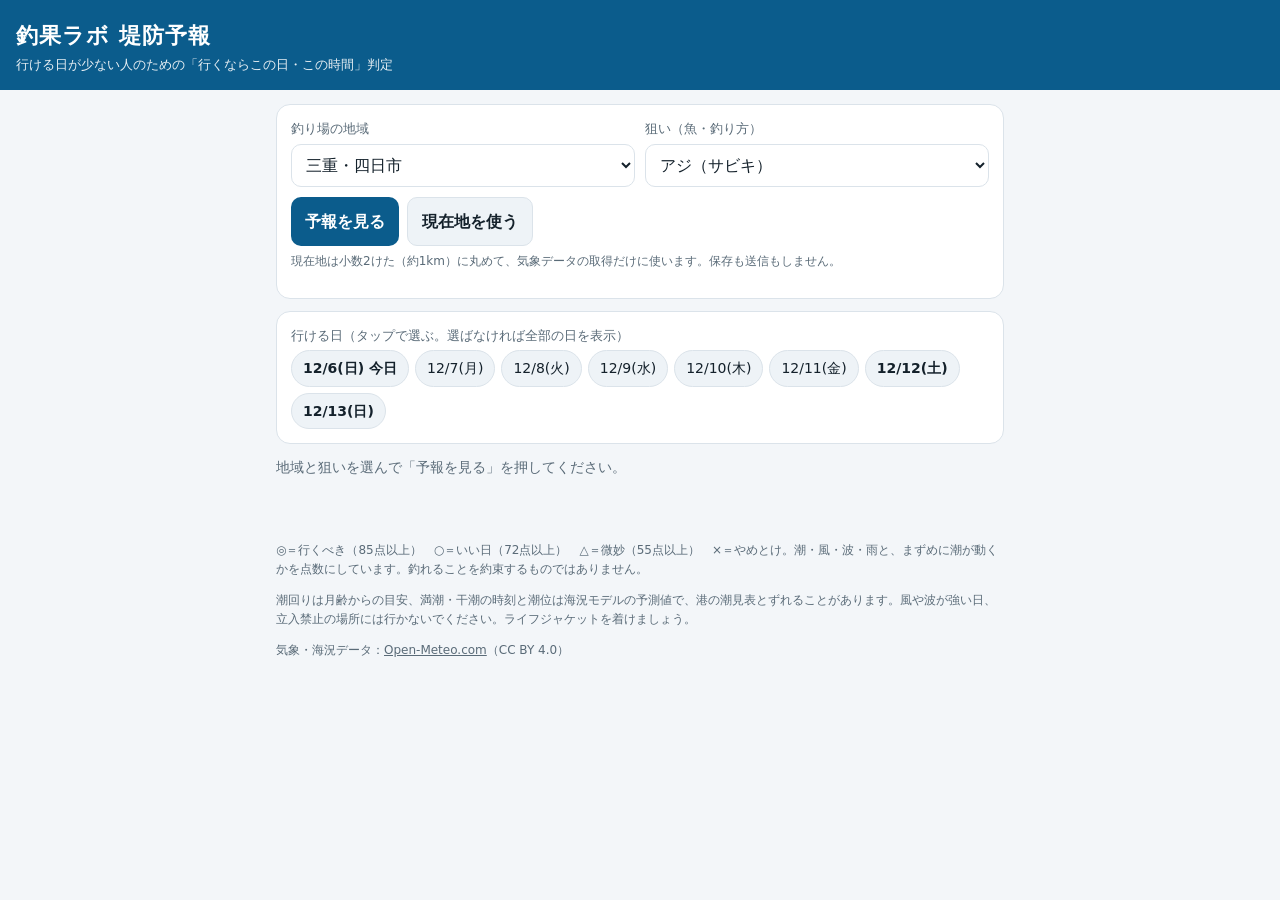
==== index.html @ ed5ebba7 "釣果ラボ 堤防予報 を公開" ====
<!doctype html>
<html lang="ja">
<head>
<meta charset="utf-8">
<meta name="viewport" content="width=device-width, initial-scale=1">
<title>釣果ラボ 堤防予報</title>
<meta name="description" content="行ける日の潮回り・満潮干潮・まずめ・風・波から、堤防釣りに行くならどの日のどの時間かを判定します。">
<style>
:root{
  --bg:#f3f6f9; --card:#ffffff; --ink:#14212b; --sub:#5a6b78; --line:#dbe3ea;
  --sea:#0b5c8c; --sea2:#e3f0f8; --good:#0f8a5f; --ok:#2f7fbf; --mid:#c78a00; --bad:#c0392b;
  --chip:#eef3f7;
}
@media (prefers-color-scheme: dark){
  :root:not([data-theme="light"]){
    --bg:#0e161d; --card:#16212b; --ink:#e6edf2; --sub:#9db0bf; --line:#2a3a48;
    --sea:#5cb3e6; --sea2:#173246; --good:#3ccf95; --ok:#6fb3ec; --mid:#e7b340; --bad:#ff6f61; --chip:#1d2b37;
  }
}
:root[data-theme="dark"]{
  --bg:#0e161d; --card:#16212b; --ink:#e6edf2; --sub:#9db0bf; --line:#2a3a48;
  --sea:#5cb3e6; --sea2:#173246; --good:#3ccf95; --ok:#6fb3ec; --mid:#e7b340; --bad:#ff6f61; --chip:#1d2b37;
}
*{box-sizing:border-box}
body{margin:0;background:var(--bg);color:var(--ink);font-family:"Hiragino Sans","Yu Gothic UI","Meiryo",system-ui,sans-serif;line-height:1.6}
header{background:var(--sea);color:#fff;padding:18px 16px 14px}
@media (prefers-color-scheme: dark){:root:not([data-theme="light"]) header{background:#0b3a57}}
header h1{margin:0;font-size:22px;letter-spacing:.05em}
header p{margin:2px 0 0;font-size:13px;opacity:.9}
main{max-width:760px;margin:0 auto;padding:14px 16px 40px}
.card{background:var(--card);border:1px solid var(--line);border-radius:14px;padding:14px;margin-bottom:12px}
label{display:block;font-size:13px;color:var(--sub);margin:0 0 4px}
select,input,button{font:inherit}
select,input[type=number]{width:100%;padding:10px;border:1px solid var(--line);border-radius:10px;background:var(--card);color:var(--ink)}
.row{display:grid;grid-template-columns:1fr 1fr;gap:10px}
@media (max-width:520px){.row{grid-template-columns:1fr}}
.btn{border:0;border-radius:10px;padding:11px 14px;background:var(--sea);color:#fff;font-weight:700;cursor:pointer}
.btn.sub{background:var(--chip);color:var(--ink);border:1px solid var(--line);font-weight:600}
.btns{display:flex;gap:8px;flex-wrap:wrap;margin-top:10px}
.chips{display:flex;flex-wrap:wrap;gap:6px}
.chip{border:1px solid var(--line);background:var(--chip);color:var(--ink);border-radius:999px;padding:6px 11px;font-size:14px;cursor:pointer;user-select:none}
.chip.on{background:var(--sea);color:#fff;border-color:var(--sea)}
.chip.we{font-weight:700}
.hint{font-size:12px;color:var(--sub);margin-top:6px}
#status{font-size:14px;color:var(--sub);margin:6px 0 10px}
.day{display:grid;grid-template-columns:64px 1fr;gap:12px;align-items:start}
.mark{width:64px;height:64px;border-radius:14px;display:flex;flex-direction:column;align-items:center;justify-content:center;color:#fff;font-weight:800}
.mark b{font-size:28px;line-height:1}
.mark span{font-size:11px;font-weight:600;margin-top:3px}
.m-s{background:var(--good)} .m-a{background:var(--ok)} .m-b{background:var(--mid)} .m-c{background:var(--bad)}
.dhead{display:flex;flex-wrap:wrap;align-items:baseline;gap:6px 10px}
.dhead h3{margin:0;font-size:18px}
.sat{color:#2f6fd0} .sun{color:var(--bad)}
.tag{font-size:12px;padding:2px 8px;border-radius:999px;background:var(--sea2);color:var(--sea);font-weight:700}
.best{margin:6px 0 4px;font-weight:700}
.best small{font-weight:600;color:var(--sub)}
.facts{display:flex;flex-wrap:wrap;gap:4px 14px;font-size:13px;color:var(--sub)}
.facts b{color:var(--ink);font-weight:700}
.warn{margin-top:6px;font-size:13px;color:var(--bad);font-weight:700}
.why{margin-top:4px;font-size:12px;color:var(--sub)}
svg.tide{width:100%;height:58px;display:block;margin-top:8px}
.top{border:2px solid var(--good)}
textarea{width:100%;min-height:150px;padding:10px;border:1px solid var(--line);border-radius:10px;background:var(--card);color:var(--ink);font:inherit;font-size:14px}
footer{font-size:12px;color:var(--sub);max-width:760px;margin:0 auto;padding:0 16px 30px}
footer a{color:var(--sub)}
.hide{display:none}
</style>
</head>
<body>
<header>
  <h1>釣果ラボ 堤防予報</h1>
  <p>行ける日が少ない人のための「行くならこの日・この時間」判定</p>
</header>
<main>
  <section class="card">
    <div class="row">
      <div>
        <label for="spot">釣り場の地域</label>
        <select id="spot"></select>
      </div>
      <div>
        <label for="fish">狙い（魚・釣り方）</label>
        <select id="fish"></select>
      </div>
    </div>
    <div id="custom" class="row hide" style="margin-top:10px">
      <div><label for="lat">緯度</label><input id="lat" type="number" step="0.01" placeholder="34.96"></div>
      <div><label for="lon">経度</label><input id="lon" type="number" step="0.01" placeholder="136.64"></div>
    </div>
    <div class="btns">
      <button class="btn" id="go">予報を見る</button>
      <button class="btn sub" id="here">現在地を使う</button>
    </div>
    <p class="hint">現在地は小数2けた（約1km）に丸めて、気象データの取得だけに使います。保存も送信もしません。</p>
  </section>

  <section class="card">
    <label>行ける日（タップで選ぶ。選ばなければ全部の日を表示）</label>
    <div class="chips" id="days"></div>
  </section>

  <div id="status">地域と狙いを選んで「予報を見る」を押してください。</div>
  <div id="list"></div>

  <section class="card hide" id="sharebox">
    <label for="share">SNS 用の文（コピーして投稿に使えます）</label>
    <textarea id="share"></textarea>
    <div class="btns"><button class="btn" id="copy">コピー</button></div>
  </section>
</main>
<footer>
  <p>◎＝行くべき（85点以上）　○＝いい日（72点以上）　△＝微妙（55点以上）　×＝やめとけ。潮・風・波・雨と、まずめに潮が動くかを点数にしています。釣れることを約束するものではありません。</p>
  <p>潮回りは月齢からの目安、満潮・干潮の時刻と潮位は海況モデルの予測値で、港の潮見表とずれることがあります。風や波が強い日、立入禁止の場所には行かないでください。ライフジャケットを着けましょう。</p>
  <p>気象・海況データ：<a href="https://open-meteo.com/" target="_blank" rel="noopener">Open-Meteo.com</a>（CC BY 4.0）</p>
</footer>

<script>
(function(){
"use strict";

// ---------- 釣り場（港の近くの海の点） ----------
const SPOTS = [
  ["三重・四日市", 34.96, 136.64], ["三重・津", 34.71, 136.53], ["三重・鳥羽", 34.48, 136.85], ["三重・尾鷲", 34.07, 136.21],
  ["愛知・名古屋港", 35.04, 136.84], ["愛知・知多（師崎）", 34.70, 136.99], ["愛知・蒲郡", 34.81, 137.22], ["愛知・伊良湖", 34.58, 137.01],
  ["大阪・南港", 34.63, 135.41], ["大阪・泉南（りんくう）", 34.40, 135.29], ["兵庫・神戸", 34.67, 135.19], ["兵庫・明石", 34.64, 134.99],
  ["和歌山・和歌山港", 34.22, 135.14], ["和歌山・白浜", 33.68, 135.34],
  ["静岡・清水港", 35.01, 138.50], ["静岡・浜名湖（舞阪）", 34.68, 137.61],
  ["神奈川・横浜", 35.45, 139.65], ["千葉・木更津", 35.38, 139.91], ["福井・敦賀", 35.66, 136.07],
  ["緯度・経度を入れる", null, null]
];

// ---------- 狙い（時間帯ごとの向き不向きと、風・波の我慢できる強さ） ----------
// w: 朝まずめ・日中・夕まずめ・夜 の重み（0〜1）
const FISH = [
  {name:"アジ（サビキ）",           w:{am:1.0, day:0.5, pm:1.0, night:0.7}, wind:7, wave:1.2},
  {name:"青物（ショアジギング）",   w:{am:1.0, day:0.4, pm:0.8, night:0.0}, wind:8, wave:1.5},
  {name:"アオリイカ（エギング）",   w:{am:0.8, day:0.5, pm:1.0, night:0.8}, wind:6, wave:1.2},
  {name:"キス（ちょい投げ）",       w:{am:0.8, day:1.0, pm:0.6, night:0.1}, wind:6, wave:1.0},
  {name:"チヌ・メバル（夜釣り）",   w:{am:0.6, day:0.3, pm:0.9, night:1.0}, wind:7, wave:1.2},
  {name:"なんでも（家族で安全に）", w:{am:0.6, day:1.0, pm:0.7, night:0.0}, wind:5, wave:0.8}
];

const SLOTS = [["am","朝まずめ"],["day","日中"],["pm","夕まずめ"],["night","夜"]];
const WD = ["日","月","火","水","木","金","土"];
const $ = id => document.getElementById(id);

// ---------- 保存（使えない環境でも動くように） ----------
const store = {
  get(k, d){ try{ const v = localStorage.getItem("chokalab_"+k); return v===null?d:JSON.parse(v);}catch(e){return d;} },
  set(k, v){ try{ localStorage.setItem("chokalab_"+k, JSON.stringify(v)); }catch(e){} }
};

// ---------- 画面の準備 ----------
SPOTS.forEach((s,i)=>{ const o=document.createElement("option"); o.value=i; o.textContent=s[0]; $("spot").appendChild(o); });
FISH.forEach((f,i)=>{ const o=document.createElement("option"); o.value=i; o.textContent=f.name; $("fish").appendChild(o); });
$("spot").value = store.get("spot", 0);
$("fish").value = store.get("fish", 0);
$("lat").value = store.get("lat", "");
$("lon").value = store.get("lon", "");
let picked = new Set(store.get("days", []));
let hereLoc = null;
let last = null;

function toggleCustom(){ $("custom").classList.toggle("hide", SPOTS[+$("spot").value][1] !== null); }
toggleCustom();
$("spot").addEventListener("change", ()=>{ hereLoc=null; toggleCustom(); });

function ymd(d){ return d.getFullYear()+"-"+String(d.getMonth()+1).padStart(2,"0")+"-"+String(d.getDate()).padStart(2,"0"); }
function md(s){ const [y,m,d]=s.split("-").map(Number); const w=new Date(y,m-1,d).getDay(); return {txt:m+"/"+d+"("+WD[w]+")", w}; }

function drawDayChips(){
  const box=$("days"); box.innerHTML="";
  const t=new Date();
  const valid=new Set();
  for(let i=0;i<8;i++){
    const d=new Date(t.getFullYear(),t.getMonth(),t.getDate()+i);
    const k=ymd(d); valid.add(k);
    const c=document.createElement("span");
    c.className="chip"+(picked.has(k)?" on":"")+((d.getDay()===0||d.getDay()===6)?" we":"");
    c.textContent=md(k).txt+(i===0?" 今日":"");
    c.setAttribute("role","button"); c.tabIndex=0;
    const flip=()=>{ picked.has(k)?picked.delete(k):picked.add(k); store.set("days",[...picked]); drawDayChips(); if(last) render(last); };
    c.addEventListener("click",flip);
    c.addEventListener("keydown",e=>{ if(e.key==="Enter"||e.key===" "){e.preventDefault();flip();} });
    box.appendChild(c);
  }
  // 過ぎた日は外す
  let changed=false; [...picked].forEach(k=>{ if(!valid.has(k)){picked.delete(k);changed=true;} });
  if(changed) store.set("days",[...picked]);
}
drawDayChips();

// ---------- 潮回り（月齢から） ----------
const TIDE_NAME = [null,"大潮","大潮","大潮","中潮","中潮","中潮","小潮","小潮","小潮","長潮","若潮","中潮","中潮","大潮","大潮","大潮","大潮","中潮","中潮","中潮","中潮","小潮","小潮","小潮","長潮","若潮","中潮","中潮","大潮","大潮"];
const TIDE_PT = {"大潮":25,"中潮":19,"若潮":10,"小潮":7,"長潮":4};
function moonAge(dateStr){
  const [y,m,d]=dateStr.split("-").map(Number);
  const jd = Date.UTC(y,m-1,d,3,0)/86400000 + 2440587.5; // 日本の正午
  const syn = 29.530588853;
  return (((jd - 2451550.1) % syn) + syn) % syn;
}
function tideName(dateStr){
  const day = Math.min(30, Math.max(1, Math.floor(moonAge(dateStr)) + 1));
  return TIDE_NAME[day];
}

// ---------- データ取得 ----------
async function getData(lat, lon){
  const q = "latitude="+lat+"&longitude="+lon+"&timezone=Asia%2FTokyo&forecast_days=8";
  const wx = "https://api.open-meteo.com/v1/forecast?"+q+"&hourly=temperature_2m,precipitation,wind_speed_10m,wind_gusts_10m,wind_direction_10m,weather_code&daily=sunrise,sunset&wind_speed_unit=ms";
  const sea = "https://marine-api.open-meteo.com/v1/marine?"+q+"&hourly=wave_height,sea_level_height_msl";
  const [a,b] = await Promise.all([fetch(wx), fetch(sea)]);
  if(!a.ok) throw new Error("天気のデータが取れませんでした");
  const W = await a.json();
  const S = b.ok ? await b.json() : null;
  return {W,S};
}

// ---------- 計算 ----------
const toMin = s => { const t=s.slice(11,16).split(":"); return (+t[0])*60+(+t[1]); };
const hm = m => { m=Math.round(m); if(m<0)m+=1440; return Math.floor(m/60)%24+":"+String(m%60).padStart(2,"0"); };
const dirName = deg => ["北","北東","東","南東","南","南西","西","北西"][Math.round(((deg%360)+360)%360/45)%8];

function analyze(data, fish){
  const W=data.W, S=data.S;
  const H=W.hourly;
  const lv = S && S.hourly && S.hourly.sea_level_height_msl ? S.hourly.sea_level_height_msl : null;
  const wv = S && S.hourly && S.hourly.wave_height ? S.hourly.wave_height : null;
  const hasTide = lv && lv.some(v=>v!==null);

  // 潮の動き（1時間あたりの変化）の基準＝全期間の上位1割の値
  let ref=0.3;
  if(hasTide){
    const d=[]; for(let i=1;i<lv.length;i++){ if(lv[i]!==null&&lv[i-1]!==null) d.push(Math.abs(lv[i]-lv[i-1])); }
    d.sort((x,y)=>x-y); if(d.length) ref=Math.max(0.05, d[Math.floor(d.length*0.9)]);
  }

  // 満潮・干潮（放物線で補間）
  const ext=[];
  if(hasTide){
    for(let i=1;i<lv.length-1;i++){
      const a=lv[i-1],b=lv[i],c=lv[i+1]; if(a===null||b===null||c===null) continue;
      const isHi = b>=a && b>c, isLo = b<=a && b<c;
      if(!isHi && !isLo) continue;
      const den=(a-2*b+c); const off = den!==0 ? 0.5*(a-c)/den : 0;
      const h = b - 0.25*(a-c)*off;
      ext.push({t:H.time[i].slice(0,10), m:toMin(H.time[i])+off*60, h, hi:isHi});
    }
  }

  const days=[];
  W.daily.time.forEach((date,di)=>{
    const sr=toMin(W.daily.sunrise[di]), ss=toMin(W.daily.sunset[di]);
    const idx=[]; H.time.forEach((t,i)=>{ if(t.slice(0,10)===date) idx.push(i); });
    if(idx.length<20) return;
    const tn=tideName(date);
    const win={ am:[sr-60, sr+90], day:[sr+90, ss-90], pm:[ss-90, ss+60], night:[ss+60, 23*60] };
    const slots=[];
    SLOTS.forEach(([k,label])=>{
      const wgt=fish.w[k]; if(wgt<=0) return;
      const [s,e]=win[k];
      const hs=idx.filter(i=>{ const m=toMin(H.time[i]); return m>=Math.floor(s/60)*60 && m<=e; });
      if(!hs.length) return;
      const wind=Math.max(...hs.map(i=>H.wind_speed_10m[i]??0));
      const gust=Math.max(...hs.map(i=>H.wind_gusts_10m[i]??0));
      const rain=hs.reduce((a,i)=>a+(H.precipitation[i]??0),0);
      const thunder=hs.some(i=>(H.weather_code[i]??0)>=95);
      const wave= wv ? Math.max(...hs.map(i=>wv[i]??0)) : null;
      const dirs=hs.map(i=>H.wind_direction_10m[i]??0);
      const dir=dirName(dirs[Math.floor(dirs.length/2)]);
      let move=0.5, trend="";
      if(hasTide){
        let sum=0,n=0; hs.forEach(i=>{ if(i>0&&lv[i]!==null&&lv[i-1]!==null){ sum+=Math.abs(lv[i]-lv[i-1]); n++; } });
        move = n? Math.min(1, (sum/n)/ref) : 0.5;
        const first=lv[hs[0]], lastv=lv[hs[hs.length-1]];
        if(first!==null&&lastv!==null) trend = lastv-first>0.08 ? "上げ潮" : (first-lastv>0.08 ? "下げ潮" : "潮止まり前後");
      }
      // 点数
      const pTide = TIDE_PT[tn];
      const pMove = 25*move*wgt;
      let pWind = wind<=3?25 : wind<=5?19 : wind<=fish.wind?10 : wind<=fish.wind+2?3 : 0;
      let pWave = wave===null?10 : wave<=0.5?15 : wave<=fish.wave?10 : wave<=fish.wave+0.5?3 : 0;
      let pRain = rain<0.2?10 : rain<2?6 : rain<5?2 : 0;
      const stop=[];
      if(wind>fish.wind+2) stop.push("風が強い（"+wind.toFixed(0)+"m/s）");
      if(gust>15) stop.push("突風（"+gust.toFixed(0)+"m/s）");
      if(wave!==null && wave>fish.wave+0.5) stop.push("波が高い（"+wave.toFixed(1)+"m）");
      if(thunder) stop.push("雷のおそれ");
      if(rain>=10) stop.push("大雨");
      const score = Math.round(pTide+pMove+pWind+pWave+pRain);
      slots.push({k,label,s:Math.max(0,s),e:Math.min(24*60-1,e),wind,gust,rain,wave,dir,move,trend,score,stop,
        why:"潮"+pTide+"・潮の動き"+Math.round(pMove)+"・風"+pWind+"・波"+pWave+"・雨"+pRain});
    });
    if(!slots.length) return;
    const ok=slots.filter(x=>!x.stop.length);
    const best=(ok.length?ok:slots).slice().sort((a,b)=>b.score-a.score)[0];
    let grade = best.stop.length ? "c" : best.score>=85 ? "s" : best.score>=72 ? "a" : best.score>=55 ? "b" : "c";
    const hiLo=ext.filter(x=>x.t===date);
    const series = hasTide ? idx.map(i=>lv[i]) : null;
    days.push({date,tn,sr,ss,slots,best,grade,hiLo,series,allStop:!ok.length});
  });
  return {days, hasTide};
}

const GRADE={s:["◎","行くべき"],a:["○","いい日"],b:["△","微妙"],c:["×","やめとけ"]};

function tideSvg(series, best){
  if(!series) return "";
  const vals=series.filter(v=>v!==null); if(vals.length<2) return "";
  const mn=Math.min(...vals), mx=Math.max(...vals), r=(mx-mn)||1;
  const W=300,Hh=50;
  const pts=series.map((v,i)=>[(i/(series.length-1))*W, v===null?null:4+(1-(v-mn)/r)*(Hh-8)]).filter(p=>p[1]!==null);
  const path=pts.map((p,i)=>(i?"L":"M")+p[0].toFixed(1)+" "+p[1].toFixed(1)).join(" ");
  const x1=(best.s/1440)*W, x2=(best.e/1440)*W;
  const ticks=[0,6,12,18,24].map(h=>`<text x="${Math.min(W-8,Math.max(2,(h/24)*W-4))}" y="${Hh+8}" font-size="7" fill="currentColor" opacity=".6">${h}</text>`).join("");
  return `<svg class="tide" viewBox="0 0 ${W} ${Hh+10}" preserveAspectRatio="none" role="img" aria-label="潮位の動き（0時〜24時）">
    <rect x="${x1}" y="0" width="${Math.max(2,x2-x1)}" height="${Hh}" fill="var(--sea2)"/>
    <path d="${path}" fill="none" stroke="var(--sea)" stroke-width="2" vector-effect="non-scaling-stroke"/>${ticks}</svg>`;
}

function render(res){
  const {days,hasTide}=res;
  const list=$("list"); list.innerHTML="";
  let show = picked.size ? days.filter(d=>picked.has(d.date)) : days;
  if(!show.length){ list.innerHTML='<div class="card">選んだ日の予報がまだありません（予報は8日先まで）。</div>'; return; }
  const top = show.filter(d=>d.grade!=="c").slice().sort((a,b)=>b.best.score-a.best.score)[0];
  show.forEach(d=>{
    const {txt,w}=md(d.date); const g=GRADE[d.grade]; const b=d.best;
    const hi=d.hiLo.filter(x=>x.hi).map(x=>hm(x.m)).join("・")||"—";
    const lo=d.hiLo.filter(x=>!x.hi).map(x=>hm(x.m)).join("・")||"—";
    const card=document.createElement("section");
    card.className="card"+(top&&top.date===d.date?" top":"");
    card.innerHTML=`<div class="day">
      <div class="mark m-${d.grade}"><b>${g[0]}</b><span>${g[1]}</span></div>
      <div>
        <div class="dhead"><h3 class="${w===6?"sat":w===0?"sun":""}">${txt}</h3><span class="tag">${d.tn}</span>${top&&top.date===d.date?'<span class="tag">この中でいちばん</span>':""}</div>
        ${d.allStop?`<div class="warn">やめとけ：${b.stop.join("・")}</div>`:
        `<div class="best">${hm(b.s)}〜${hm(b.e)}　${b.label}${b.trend?"・"+b.trend:""} <small>${b.score}点</small></div>`}
        <div class="facts">
          <span>満潮 <b>${hasTide?hi:"—"}</b></span><span>干潮 <b>${hasTide?lo:"—"}</b></span>
          <span>日の出 <b>${hm(d.sr)}</b></span><span>日の入 <b>${hm(d.ss)}</b></span>
          <span>風 <b>${b.dir} ${b.wind.toFixed(0)}m/s</b></span>
          <span>波 <b>${b.wave===null?"—":b.wave.toFixed(1)+"m"}</b></span>
          <span>雨 <b>${b.rain<0.2?"なし":b.rain.toFixed(1)+"mm"}</b></span>
        </div>
        ${tideSvg(d.series,b)}
        <div class="why">点数のうちわけ（${b.label}）：${b.why}　／満点100</div>
      </div></div>`;
    list.appendChild(card);
  });
  // SNS 用の文
  const spot = hereLoc ? "現在地周辺" : SPOTS[+$("spot").value][0].replace("・"," ");
  const fish = FISH[+$("fish").value].name;
  const lines = show.map(d=>{ const {txt}=md(d.date); const g=GRADE[d.grade][0]; const b=d.best;
    return d.allStop ? `${txt} ${g} ${d.tn} やめとけ（${b.stop[0]}）` : `${txt} ${g} ${d.tn} ${hm(b.s)}〜${hm(b.e)} ${b.label}${b.trend?"・"+b.trend:""} 風${b.wind.toFixed(0)}m`; });
  $("share").value = `【釣果ラボ 堤防予報】\n${spot}／${fish}\n\n${lines.join("\n")}\n\n◎行くべき ○いい日 △微妙 ×やめとけ\n※予報です。現地の状況と安全を優先してください\n#釣果ラボ #堤防釣り #釣り好きな人と繋がりたい`;
  $("sharebox").classList.remove("hide");
}

async function run(){
  const si=+$("spot").value, fi=+$("fish").value;
  store.set("spot",si); store.set("fish",fi);
  let lat,lon;
  if(hereLoc){ [lat,lon]=hereLoc; }
  else if(SPOTS[si][1]===null){
    lat=parseFloat($("lat").value); lon=parseFloat($("lon").value);
    if(!isFinite(lat)||!isFinite(lon)||Math.abs(lat)>90||Math.abs(lon)>180){ $("status").textContent="緯度・経度を数字で入れてください。"; return; }
    store.set("lat",lat); store.set("lon",lon);
  } else { lat=SPOTS[si][1]; lon=SPOTS[si][2]; }
  lat=Math.round(lat*100)/100; lon=Math.round(lon*100)/100;
  $("status").textContent="予報を取り寄せています…";
  $("go").disabled=true;
  try{
    const data=await getData(lat,lon);
    last=analyze(data, FISH[fi]);
    $("status").textContent = last.hasTide ? "8日分の判定です。枠で囲んだ日が、選んだ日の中でいちばんです。" : "この場所は潮位の予測が取れなかったため、潮回りだけで判定しています。";
    render(last);
  }catch(e){
    $("status").textContent="予報を取得できませんでした。電波のよい所でもう一度お試しください。";
  }finally{ $("go").disabled=false; }
}

$("go").addEventListener("click", ()=>{ hereLoc=null; run(); });
$("fish").addEventListener("change", ()=>{ if(last) run(); });
$("here").addEventListener("click", ()=>{
  if(!navigator.geolocation){ $("status").textContent="この端末では現在地が使えません。"; return; }
  $("status").textContent="現在地を確認しています…";
  navigator.geolocation.getCurrentPosition(p=>{ hereLoc=[p.coords.latitude,p.coords.longitude]; run(); },
    ()=>{ $("status").textContent="現在地が取れませんでした。地域を選んでください。"; }, {timeout:10000, maximumAge:600000});
});
$("copy").addEventListener("click", async ()=>{
  const t=$("share"); try{ await navigator.clipboard.writeText(t.value); $("copy").textContent="コピーしました"; }
  catch(e){ t.select(); try{document.execCommand("copy"); $("copy").textContent="コピーしました";}catch(_){} }
  setTimeout(()=>{$("copy").textContent="コピー";},1500);
});
})();
</script>
</body>
</html>
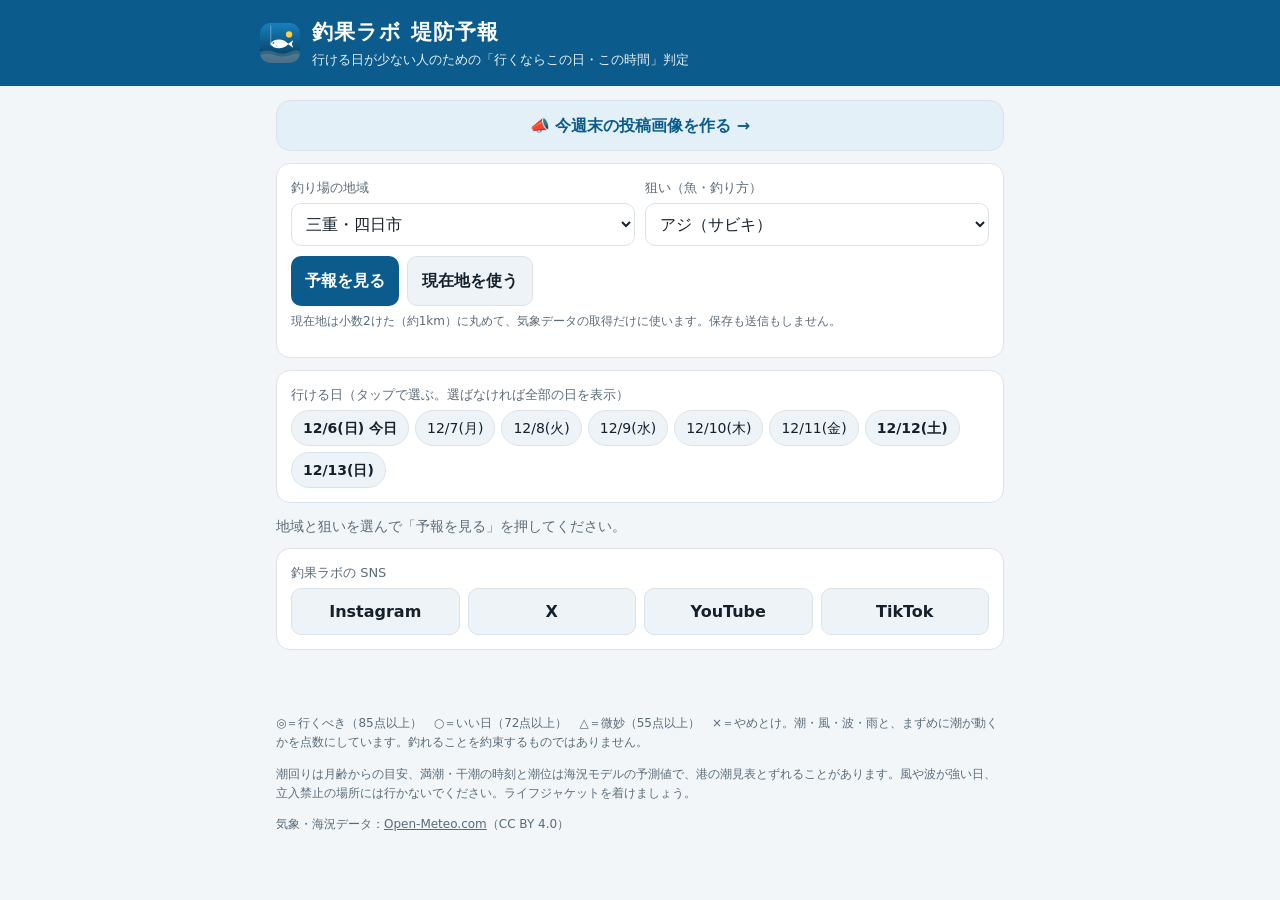
==== commit fdf527df: "今週末の投稿画像ページ・SNSリンク・ロゴを追加" ====
--- a/index.html
+++ b/index.html
@@ -5,73 +5,21 @@
 <meta name="viewport" content="width=device-width, initial-scale=1">
 <title>釣果ラボ 堤防予報</title>
 <meta name="description" content="行ける日の潮回り・満潮干潮・まずめ・風・波から、堤防釣りに行くならどの日のどの時間かを判定します。">
-<style>
-:root{
-  --bg:#f3f6f9; --card:#ffffff; --ink:#14212b; --sub:#5a6b78; --line:#dbe3ea;
-  --sea:#0b5c8c; --sea2:#e3f0f8; --good:#0f8a5f; --ok:#2f7fbf; --mid:#c78a00; --bad:#c0392b;
-  --chip:#eef3f7;
-}
-@media (prefers-color-scheme: dark){
-  :root:not([data-theme="light"]){
-    --bg:#0e161d; --card:#16212b; --ink:#e6edf2; --sub:#9db0bf; --line:#2a3a48;
-    --sea:#5cb3e6; --sea2:#173246; --good:#3ccf95; --ok:#6fb3ec; --mid:#e7b340; --bad:#ff6f61; --chip:#1d2b37;
-  }
-}
-:root[data-theme="dark"]{
-  --bg:#0e161d; --card:#16212b; --ink:#e6edf2; --sub:#9db0bf; --line:#2a3a48;
-  --sea:#5cb3e6; --sea2:#173246; --good:#3ccf95; --ok:#6fb3ec; --mid:#e7b340; --bad:#ff6f61; --chip:#1d2b37;
-}
-*{box-sizing:border-box}
-body{margin:0;background:var(--bg);color:var(--ink);font-family:"Hiragino Sans","Yu Gothic UI","Meiryo",system-ui,sans-serif;line-height:1.6}
-header{background:var(--sea);color:#fff;padding:18px 16px 14px}
-@media (prefers-color-scheme: dark){:root:not([data-theme="light"]) header{background:#0b3a57}}
-header h1{margin:0;font-size:22px;letter-spacing:.05em}
-header p{margin:2px 0 0;font-size:13px;opacity:.9}
-main{max-width:760px;margin:0 auto;padding:14px 16px 40px}
-.card{background:var(--card);border:1px solid var(--line);border-radius:14px;padding:14px;margin-bottom:12px}
-label{display:block;font-size:13px;color:var(--sub);margin:0 0 4px}
-select,input,button{font:inherit}
-select,input[type=number]{width:100%;padding:10px;border:1px solid var(--line);border-radius:10px;background:var(--card);color:var(--ink)}
-.row{display:grid;grid-template-columns:1fr 1fr;gap:10px}
-@media (max-width:520px){.row{grid-template-columns:1fr}}
-.btn{border:0;border-radius:10px;padding:11px 14px;background:var(--sea);color:#fff;font-weight:700;cursor:pointer}
-.btn.sub{background:var(--chip);color:var(--ink);border:1px solid var(--line);font-weight:600}
-.btns{display:flex;gap:8px;flex-wrap:wrap;margin-top:10px}
-.chips{display:flex;flex-wrap:wrap;gap:6px}
-.chip{border:1px solid var(--line);background:var(--chip);color:var(--ink);border-radius:999px;padding:6px 11px;font-size:14px;cursor:pointer;user-select:none}
-.chip.on{background:var(--sea);color:#fff;border-color:var(--sea)}
-.chip.we{font-weight:700}
-.hint{font-size:12px;color:var(--sub);margin-top:6px}
-#status{font-size:14px;color:var(--sub);margin:6px 0 10px}
-.day{display:grid;grid-template-columns:64px 1fr;gap:12px;align-items:start}
-.mark{width:64px;height:64px;border-radius:14px;display:flex;flex-direction:column;align-items:center;justify-content:center;color:#fff;font-weight:800}
-.mark b{font-size:28px;line-height:1}
-.mark span{font-size:11px;font-weight:600;margin-top:3px}
-.m-s{background:var(--good)} .m-a{background:var(--ok)} .m-b{background:var(--mid)} .m-c{background:var(--bad)}
-.dhead{display:flex;flex-wrap:wrap;align-items:baseline;gap:6px 10px}
-.dhead h3{margin:0;font-size:18px}
-.sat{color:#2f6fd0} .sun{color:var(--bad)}
-.tag{font-size:12px;padding:2px 8px;border-radius:999px;background:var(--sea2);color:var(--sea);font-weight:700}
-.best{margin:6px 0 4px;font-weight:700}
-.best small{font-weight:600;color:var(--sub)}
-.facts{display:flex;flex-wrap:wrap;gap:4px 14px;font-size:13px;color:var(--sub)}
-.facts b{color:var(--ink);font-weight:700}
-.warn{margin-top:6px;font-size:13px;color:var(--bad);font-weight:700}
-.why{margin-top:4px;font-size:12px;color:var(--sub)}
-svg.tide{width:100%;height:58px;display:block;margin-top:8px}
-.top{border:2px solid var(--good)}
-textarea{width:100%;min-height:150px;padding:10px;border:1px solid var(--line);border-radius:10px;background:var(--card);color:var(--ink);font:inherit;font-size:14px}
-footer{font-size:12px;color:var(--sub);max-width:760px;margin:0 auto;padding:0 16px 30px}
-footer a{color:var(--sub)}
-.hide{display:none}
-</style>
+<meta property="og:title" content="釣果ラボ 堤防予報">
+<meta property="og:description" content="行くならこの日・この時間。潮・まずめ・風・波から堤防釣りの日を判定。">
+<meta property="og:image" content="https://choka-lab.github.io/img/ogp.png">
+<meta name="twitter:card" content="summary_large_image">
+<link rel="icon" href="img/icon.svg" type="image/svg+xml">
+<link rel="stylesheet" href="style.css">
 </head>
 <body>
 <header>
-  <h1>釣果ラボ 堤防予報</h1>
-  <p>行ける日が少ない人のための「行くならこの日・この時間」判定</p>
+  <div class="brand"><img src="img/icon.svg" alt="" width="40" height="40"><div><h1>釣果ラボ 堤防予報</h1>
+  <p>行ける日が少ない人のための「行くならこの日・この時間」判定</p></div></div>
 </header>
 <main>
+  <a class="cta" href="post.html">📣 今週末の投稿画像を作る →</a>
+
   <section class="card">
     <div class="row">
       <div>
@@ -107,6 +55,11 @@
     <textarea id="share"></textarea>
     <div class="btns"><button class="btn" id="copy">コピー</button></div>
   </section>
+
+  <section class="card">
+    <label>釣果ラボの SNS</label>
+    <div class="sns" id="sns"></div>
+  </section>
 </main>
 <footer>
   <p>◎＝行くべき（85点以上）　○＝いい日（72点以上）　△＝微妙（55点以上）　×＝やめとけ。潮・風・波・雨と、まずめに潮が動くかを点数にしています。釣れることを約束するものではありません。</p>
@@ -114,64 +67,31 @@
   <p>気象・海況データ：<a href="https://open-meteo.com/" target="_blank" rel="noopener">Open-Meteo.com</a>（CC BY 4.0）</p>
 </footer>
 
+<script src="forecast.js"></script>
 <script>
 (function(){
 "use strict";
-
-// ---------- 釣り場（港の近くの海の点） ----------
-const SPOTS = [
-  ["三重・四日市", 34.96, 136.64], ["三重・津", 34.71, 136.53], ["三重・鳥羽", 34.48, 136.85], ["三重・尾鷲", 34.07, 136.21],
-  ["愛知・名古屋港", 35.04, 136.84], ["愛知・知多（師崎）", 34.70, 136.99], ["愛知・蒲郡", 34.81, 137.22], ["愛知・伊良湖", 34.58, 137.01],
-  ["大阪・南港", 34.63, 135.41], ["大阪・泉南（りんくう）", 34.40, 135.29], ["兵庫・神戸", 34.67, 135.19], ["兵庫・明石", 34.64, 134.99],
-  ["和歌山・和歌山港", 34.22, 135.14], ["和歌山・白浜", 33.68, 135.34],
-  ["静岡・清水港", 35.01, 138.50], ["静岡・浜名湖（舞阪）", 34.68, 137.61],
-  ["神奈川・横浜", 35.45, 139.65], ["千葉・木更津", 35.38, 139.91], ["福井・敦賀", 35.66, 136.07],
-  ["緯度・経度を入れる", null, null]
-];
-
-// ---------- 狙い（時間帯ごとの向き不向きと、風・波の我慢できる強さ） ----------
-// w: 朝まずめ・日中・夕まずめ・夜 の重み（0〜1）
-const FISH = [
-  {name:"アジ（サビキ）",           w:{am:1.0, day:0.5, pm:1.0, night:0.7}, wind:7, wave:1.2},
-  {name:"青物（ショアジギング）",   w:{am:1.0, day:0.4, pm:0.8, night:0.0}, wind:8, wave:1.5},
-  {name:"アオリイカ（エギング）",   w:{am:0.8, day:0.5, pm:1.0, night:0.8}, wind:6, wave:1.2},
-  {name:"キス（ちょい投げ）",       w:{am:0.8, day:1.0, pm:0.6, night:0.1}, wind:6, wave:1.0},
-  {name:"チヌ・メバル（夜釣り）",   w:{am:0.6, day:0.3, pm:0.9, night:1.0}, wind:7, wave:1.2},
-  {name:"なんでも（家族で安全に）", w:{am:0.6, day:1.0, pm:0.7, night:0.0}, wind:5, wave:0.8}
-];
-
-const SLOTS = [["am","朝まずめ"],["day","日中"],["pm","夕まずめ"],["night","夜"]];
-const WD = ["日","月","火","水","木","金","土"];
+const {SPOTS,FISH,GRADE,store,ymd,md,hm,getData,analyze,spotLatLon,SNS} = window.ChokaLab;
 const $ = id => document.getElementById(id);
 
-// ---------- 保存（使えない環境でも動くように） ----------
-const store = {
-  get(k, d){ try{ const v = localStorage.getItem("chokalab_"+k); return v===null?d:JSON.parse(v);}catch(e){return d;} },
-  set(k, v){ try{ localStorage.setItem("chokalab_"+k, JSON.stringify(v)); }catch(e){} }
-};
-
-// ---------- 画面の準備 ----------
 SPOTS.forEach((s,i)=>{ const o=document.createElement("option"); o.value=i; o.textContent=s[0]; $("spot").appendChild(o); });
 FISH.forEach((f,i)=>{ const o=document.createElement("option"); o.value=i; o.textContent=f.name; $("fish").appendChild(o); });
 $("spot").value = store.get("spot", 0);
 $("fish").value = store.get("fish", 0);
 $("lat").value = store.get("lat", "");
 $("lon").value = store.get("lon", "");
+SNS.forEach(([n,u])=>{ const a=document.createElement("a"); a.href=u; a.target="_blank"; a.rel="noopener"; a.textContent=n; $("sns").appendChild(a); });
+
 let picked = new Set(store.get("days", []));
-let hereLoc = null;
-let last = null;
+let hereLoc = null, last = null;
 
 function toggleCustom(){ $("custom").classList.toggle("hide", SPOTS[+$("spot").value][1] !== null); }
 toggleCustom();
 $("spot").addEventListener("change", ()=>{ hereLoc=null; toggleCustom(); });
 
-function ymd(d){ return d.getFullYear()+"-"+String(d.getMonth()+1).padStart(2,"0")+"-"+String(d.getDate()).padStart(2,"0"); }
-function md(s){ const [y,m,d]=s.split("-").map(Number); const w=new Date(y,m-1,d).getDay(); return {txt:m+"/"+d+"("+WD[w]+")", w}; }
-
 function drawDayChips(){
   const box=$("days"); box.innerHTML="";
-  const t=new Date();
-  const valid=new Set();
+  const t=new Date(); const valid=new Set();
   for(let i=0;i<8;i++){
     const d=new Date(t.getFullYear(),t.getMonth(),t.getDate()+i);
     const k=ymd(d); valid.add(k);
@@ -184,131 +104,15 @@
     c.addEventListener("keydown",e=>{ if(e.key==="Enter"||e.key===" "){e.preventDefault();flip();} });
     box.appendChild(c);
   }
-  // 過ぎた日は外す
   let changed=false; [...picked].forEach(k=>{ if(!valid.has(k)){picked.delete(k);changed=true;} });
   if(changed) store.set("days",[...picked]);
 }
 drawDayChips();
 
-// ---------- 潮回り（月齢から） ----------
-const TIDE_NAME = [null,"大潮","大潮","大潮","中潮","中潮","中潮","小潮","小潮","小潮","長潮","若潮","中潮","中潮","大潮","大潮","大潮","大潮","中潮","中潮","中潮","中潮","小潮","小潮","小潮","長潮","若潮","中潮","中潮","大潮","大潮"];
-const TIDE_PT = {"大潮":25,"中潮":19,"若潮":10,"小潮":7,"長潮":4};
-function moonAge(dateStr){
-  const [y,m,d]=dateStr.split("-").map(Number);
-  const jd = Date.UTC(y,m-1,d,3,0)/86400000 + 2440587.5; // 日本の正午
-  const syn = 29.530588853;
-  return (((jd - 2451550.1) % syn) + syn) % syn;
-}
-function tideName(dateStr){
-  const day = Math.min(30, Math.max(1, Math.floor(moonAge(dateStr)) + 1));
-  return TIDE_NAME[day];
-}
-
-// ---------- データ取得 ----------
-async function getData(lat, lon){
-  const q = "latitude="+lat+"&longitude="+lon+"&timezone=Asia%2FTokyo&forecast_days=8";
-  const wx = "https://api.open-meteo.com/v1/forecast?"+q+"&hourly=temperature_2m,precipitation,wind_speed_10m,wind_gusts_10m,wind_direction_10m,weather_code&daily=sunrise,sunset&wind_speed_unit=ms";
-  const sea = "https://marine-api.open-meteo.com/v1/marine?"+q+"&hourly=wave_height,sea_level_height_msl";
-  const [a,b] = await Promise.all([fetch(wx), fetch(sea)]);
-  if(!a.ok) throw new Error("天気のデータが取れませんでした");
-  const W = await a.json();
-  const S = b.ok ? await b.json() : null;
-  return {W,S};
-}
-
-// ---------- 計算 ----------
-const toMin = s => { const t=s.slice(11,16).split(":"); return (+t[0])*60+(+t[1]); };
-const hm = m => { m=Math.round(m); if(m<0)m+=1440; return Math.floor(m/60)%24+":"+String(m%60).padStart(2,"0"); };
-const dirName = deg => ["北","北東","東","南東","南","南西","西","北西"][Math.round(((deg%360)+360)%360/45)%8];
-
-function analyze(data, fish){
-  const W=data.W, S=data.S;
-  const H=W.hourly;
-  const lv = S && S.hourly && S.hourly.sea_level_height_msl ? S.hourly.sea_level_height_msl : null;
-  const wv = S && S.hourly && S.hourly.wave_height ? S.hourly.wave_height : null;
-  const hasTide = lv && lv.some(v=>v!==null);
-
-  // 潮の動き（1時間あたりの変化）の基準＝全期間の上位1割の値
-  let ref=0.3;
-  if(hasTide){
-    const d=[]; for(let i=1;i<lv.length;i++){ if(lv[i]!==null&&lv[i-1]!==null) d.push(Math.abs(lv[i]-lv[i-1])); }
-    d.sort((x,y)=>x-y); if(d.length) ref=Math.max(0.05, d[Math.floor(d.length*0.9)]);
-  }
-
-  // 満潮・干潮（放物線で補間）
-  const ext=[];
-  if(hasTide){
-    for(let i=1;i<lv.length-1;i++){
-      const a=lv[i-1],b=lv[i],c=lv[i+1]; if(a===null||b===null||c===null) continue;
-      const isHi = b>=a && b>c, isLo = b<=a && b<c;
-      if(!isHi && !isLo) continue;
-      const den=(a-2*b+c); const off = den!==0 ? 0.5*(a-c)/den : 0;
-      const h = b - 0.25*(a-c)*off;
-      ext.push({t:H.time[i].slice(0,10), m:toMin(H.time[i])+off*60, h, hi:isHi});
-    }
-  }
-
-  const days=[];
-  W.daily.time.forEach((date,di)=>{
-    const sr=toMin(W.daily.sunrise[di]), ss=toMin(W.daily.sunset[di]);
-    const idx=[]; H.time.forEach((t,i)=>{ if(t.slice(0,10)===date) idx.push(i); });
-    if(idx.length<20) return;
-    const tn=tideName(date);
-    const win={ am:[sr-60, sr+90], day:[sr+90, ss-90], pm:[ss-90, ss+60], night:[ss+60, 23*60] };
-    const slots=[];
-    SLOTS.forEach(([k,label])=>{
-      const wgt=fish.w[k]; if(wgt<=0) return;
-      const [s,e]=win[k];
-      const hs=idx.filter(i=>{ const m=toMin(H.time[i]); return m>=Math.floor(s/60)*60 && m<=e; });
-      if(!hs.length) return;
-      const wind=Math.max(...hs.map(i=>H.wind_speed_10m[i]??0));
-      const gust=Math.max(...hs.map(i=>H.wind_gusts_10m[i]??0));
-      const rain=hs.reduce((a,i)=>a+(H.precipitation[i]??0),0);
-      const thunder=hs.some(i=>(H.weather_code[i]??0)>=95);
-      const wave= wv ? Math.max(...hs.map(i=>wv[i]??0)) : null;
-      const dirs=hs.map(i=>H.wind_direction_10m[i]??0);
-      const dir=dirName(dirs[Math.floor(dirs.length/2)]);
-      let move=0.5, trend="";
-      if(hasTide){
-        let sum=0,n=0; hs.forEach(i=>{ if(i>0&&lv[i]!==null&&lv[i-1]!==null){ sum+=Math.abs(lv[i]-lv[i-1]); n++; } });
-        move = n? Math.min(1, (sum/n)/ref) : 0.5;
-        const first=lv[hs[0]], lastv=lv[hs[hs.length-1]];
-        if(first!==null&&lastv!==null) trend = lastv-first>0.08 ? "上げ潮" : (first-lastv>0.08 ? "下げ潮" : "潮止まり前後");
-      }
-      // 点数
-      const pTide = TIDE_PT[tn];
-      const pMove = 25*move*wgt;
-      let pWind = wind<=3?25 : wind<=5?19 : wind<=fish.wind?10 : wind<=fish.wind+2?3 : 0;
-      let pWave = wave===null?10 : wave<=0.5?15 : wave<=fish.wave?10 : wave<=fish.wave+0.5?3 : 0;
-      let pRain = rain<0.2?10 : rain<2?6 : rain<5?2 : 0;
-      const stop=[];
-      if(wind>fish.wind+2) stop.push("風が強い（"+wind.toFixed(0)+"m/s）");
-      if(gust>15) stop.push("突風（"+gust.toFixed(0)+"m/s）");
-      if(wave!==null && wave>fish.wave+0.5) stop.push("波が高い（"+wave.toFixed(1)+"m）");
-      if(thunder) stop.push("雷のおそれ");
-      if(rain>=10) stop.push("大雨");
-      const score = Math.round(pTide+pMove+pWind+pWave+pRain);
-      slots.push({k,label,s:Math.max(0,s),e:Math.min(24*60-1,e),wind,gust,rain,wave,dir,move,trend,score,stop,
-        why:"潮"+pTide+"・潮の動き"+Math.round(pMove)+"・風"+pWind+"・波"+pWave+"・雨"+pRain});
-    });
-    if(!slots.length) return;
-    const ok=slots.filter(x=>!x.stop.length);
-    const best=(ok.length?ok:slots).slice().sort((a,b)=>b.score-a.score)[0];
-    let grade = best.stop.length ? "c" : best.score>=85 ? "s" : best.score>=72 ? "a" : best.score>=55 ? "b" : "c";
-    const hiLo=ext.filter(x=>x.t===date);
-    const series = hasTide ? idx.map(i=>lv[i]) : null;
-    days.push({date,tn,sr,ss,slots,best,grade,hiLo,series,allStop:!ok.length});
-  });
-  return {days, hasTide};
-}
-
-const GRADE={s:["◎","行くべき"],a:["○","いい日"],b:["△","微妙"],c:["×","やめとけ"]};
-
 function tideSvg(series, best){
   if(!series) return "";
   const vals=series.filter(v=>v!==null); if(vals.length<2) return "";
-  const mn=Math.min(...vals), mx=Math.max(...vals), r=(mx-mn)||1;
-  const W=300,Hh=50;
+  const mn=Math.min(...vals), mx=Math.max(...vals), r=(mx-mn)||1, W=300, Hh=50;
   const pts=series.map((v,i)=>[(i/(series.length-1))*W, v===null?null:4+(1-(v-mn)/r)*(Hh-8)]).filter(p=>p[1]!==null);
   const path=pts.map((p,i)=>(i?"L":"M")+p[0].toFixed(1)+" "+p[1].toFixed(1)).join(" ");
   const x1=(best.s/1440)*W, x2=(best.e/1440)*W;
@@ -321,19 +125,20 @@
 function render(res){
   const {days,hasTide}=res;
   const list=$("list"); list.innerHTML="";
-  let show = picked.size ? days.filter(d=>picked.has(d.date)) : days;
+  const show = picked.size ? days.filter(d=>picked.has(d.date)) : days;
   if(!show.length){ list.innerHTML='<div class="card">選んだ日の予報がまだありません（予報は8日先まで）。</div>'; return; }
   const top = show.filter(d=>d.grade!=="c").slice().sort((a,b)=>b.best.score-a.best.score)[0];
   show.forEach(d=>{
     const {txt,w}=md(d.date); const g=GRADE[d.grade]; const b=d.best;
     const hi=d.hiLo.filter(x=>x.hi).map(x=>hm(x.m)).join("・")||"—";
     const lo=d.hiLo.filter(x=>!x.hi).map(x=>hm(x.m)).join("・")||"—";
+    const isTop = top && top.date===d.date;
     const card=document.createElement("section");
-    card.className="card"+(top&&top.date===d.date?" top":"");
+    card.className="card"+(isTop?" top":"");
     card.innerHTML=`<div class="day">
       <div class="mark m-${d.grade}"><b>${g[0]}</b><span>${g[1]}</span></div>
       <div>
-        <div class="dhead"><h3 class="${w===6?"sat":w===0?"sun":""}">${txt}</h3><span class="tag">${d.tn}</span>${top&&top.date===d.date?'<span class="tag">この中でいちばん</span>':""}</div>
+        <div class="dhead"><h3 class="${w===6?"sat":w===0?"sun":""}">${txt}</h3><span class="tag">${d.tn}</span>${isTop?'<span class="tag">この中でいちばん</span>':""}</div>
         ${d.allStop?`<div class="warn">やめとけ：${b.stop.join("・")}</div>`:
         `<div class="best">${hm(b.s)}〜${hm(b.e)}　${b.label}${b.trend?"・"+b.trend:""} <small>${b.score}点</small></div>`}
         <div class="facts">
@@ -348,31 +153,26 @@
       </div></div>`;
     list.appendChild(card);
   });
-  // SNS 用の文
   const spot = hereLoc ? "現在地周辺" : SPOTS[+$("spot").value][0].replace("・"," ");
-  const fish = FISH[+$("fish").value].name;
+  const fish = FISH[+$("fish").value];
   const lines = show.map(d=>{ const {txt}=md(d.date); const g=GRADE[d.grade][0]; const b=d.best;
     return d.allStop ? `${txt} ${g} ${d.tn} やめとけ（${b.stop[0]}）` : `${txt} ${g} ${d.tn} ${hm(b.s)}〜${hm(b.e)} ${b.label}${b.trend?"・"+b.trend:""} 風${b.wind.toFixed(0)}m`; });
-  $("share").value = `【釣果ラボ 堤防予報】\n${spot}／${fish}\n\n${lines.join("\n")}\n\n◎行くべき ○いい日 △微妙 ×やめとけ\n※予報です。現地の状況と安全を優先してください\n#釣果ラボ #堤防釣り #釣り好きな人と繋がりたい`;
+  $("share").value = `【釣果ラボ 堤防予報】\n${spot}／${fish.name}\n\n${lines.join("\n")}\n\n◎行くべき ○いい日 △微妙 ×やめとけ\n※予報です。現地の状況と安全を優先してください\n予報ツール→ choka-lab.github.io\n#釣果ラボ #堤防釣り ${fish.tags}`;
   $("sharebox").classList.remove("hide");
 }
 
 async function run(){
   const si=+$("spot").value, fi=+$("fish").value;
   store.set("spot",si); store.set("fish",fi);
-  let lat,lon;
-  if(hereLoc){ [lat,lon]=hereLoc; }
-  else if(SPOTS[si][1]===null){
-    lat=parseFloat($("lat").value); lon=parseFloat($("lon").value);
-    if(!isFinite(lat)||!isFinite(lon)||Math.abs(lat)>90||Math.abs(lon)>180){ $("status").textContent="緯度・経度を数字で入れてください。"; return; }
-    store.set("lat",lat); store.set("lon",lon);
-  } else { lat=SPOTS[si][1]; lon=SPOTS[si][2]; }
-  lat=Math.round(lat*100)/100; lon=Math.round(lon*100)/100;
+  let ll;
+  if(hereLoc){ ll=[Math.round(hereLoc[0]*100)/100, Math.round(hereLoc[1]*100)/100]; }
+  else { ll=spotLatLon(si,$("lat").value,$("lon").value);
+    if(!ll){ $("status").textContent="緯度・経度を数字で入れてください。"; return; }
+    if(SPOTS[si][1]===null){ store.set("lat",ll[0]); store.set("lon",ll[1]); } }
   $("status").textContent="予報を取り寄せています…";
   $("go").disabled=true;
   try{
-    const data=await getData(lat,lon);
-    last=analyze(data, FISH[fi]);
+    last=analyze(await getData(ll[0],ll[1]), FISH[fi]);
     $("status").textContent = last.hasTide ? "8日分の判定です。枠で囲んだ日が、選んだ日の中でいちばんです。" : "この場所は潮位の予測が取れなかったため、潮回りだけで判定しています。";
     render(last);
   }catch(e){
--- a/style.css
+++ b/style.css
@@ -0,0 +1,68 @@
+:root{
+  --bg:#f3f6f9; --card:#ffffff; --ink:#14212b; --sub:#5a6b78; --line:#dbe3ea;
+  --sea:#0b5c8c; --sea2:#e3f0f8; --good:#0f8a5f; --ok:#2f7fbf; --mid:#c78a00; --bad:#c0392b;
+  --chip:#eef3f7; --head:#0b5c8c;
+}
+@media (prefers-color-scheme: dark){
+  :root:not([data-theme="light"]){
+    --bg:#0e161d; --card:#16212b; --ink:#e6edf2; --sub:#9db0bf; --line:#2a3a48;
+    --sea:#5cb3e6; --sea2:#173246; --good:#3ccf95; --ok:#6fb3ec; --mid:#e7b340; --bad:#ff6f61; --chip:#1d2b37; --head:#0b3a57;
+  }
+}
+:root[data-theme="dark"]{
+  --bg:#0e161d; --card:#16212b; --ink:#e6edf2; --sub:#9db0bf; --line:#2a3a48;
+  --sea:#5cb3e6; --sea2:#173246; --good:#3ccf95; --ok:#6fb3ec; --mid:#e7b340; --bad:#ff6f61; --chip:#1d2b37; --head:#0b3a57;
+}
+*{box-sizing:border-box}
+body{margin:0;background:var(--bg);color:var(--ink);font-family:"Hiragino Sans","Yu Gothic UI","Meiryo",system-ui,sans-serif;line-height:1.6}
+header{background:var(--head);color:#fff;padding:16px}
+.brand{display:flex;gap:12px;align-items:center;max-width:760px;margin:0 auto}
+.brand img{border-radius:10px;flex:none}
+header h1{margin:0;font-size:21px;letter-spacing:.05em}
+header p{margin:0;font-size:12.5px;opacity:.9}
+header a{color:#fff}
+main{max-width:760px;margin:0 auto;padding:14px 16px 40px}
+.card{background:var(--card);border:1px solid var(--line);border-radius:14px;padding:14px;margin-bottom:12px}
+label{display:block;font-size:13px;color:var(--sub);margin:0 0 4px}
+select,input,button{font:inherit}
+select,input[type=number]{width:100%;padding:10px;border:1px solid var(--line);border-radius:10px;background:var(--card);color:var(--ink)}
+.row{display:grid;grid-template-columns:1fr 1fr;gap:10px}
+@media (max-width:520px){.row{grid-template-columns:1fr}}
+.btn{border:0;border-radius:10px;padding:11px 14px;background:var(--sea);color:#fff;font-weight:700;cursor:pointer;text-decoration:none;display:inline-block}
+@media (prefers-color-scheme: dark){:root:not([data-theme="light"]) .btn:not(.sub){color:#06202f}}
+:root[data-theme="dark"] .btn:not(.sub){color:#06202f}
+.btn.sub{background:var(--chip);color:var(--ink);border:1px solid var(--line);font-weight:600}
+.btn:disabled{opacity:.6}
+.btns{display:flex;gap:8px;flex-wrap:wrap;margin-top:10px}
+.cta{display:block;text-align:center;background:var(--sea2);color:var(--sea);border:1px solid var(--line);border-radius:14px;padding:12px;margin-bottom:12px;font-weight:800;text-decoration:none}
+.chips{display:flex;flex-wrap:wrap;gap:6px}
+.chip{border:1px solid var(--line);background:var(--chip);color:var(--ink);border-radius:999px;padding:6px 11px;font-size:14px;cursor:pointer;user-select:none}
+.chip.on{background:var(--sea);color:#fff;border-color:var(--sea)}
+.chip.we{font-weight:700}
+.hint{font-size:12px;color:var(--sub);margin-top:6px}
+#status{font-size:14px;color:var(--sub);margin:6px 0 10px}
+.day{display:grid;grid-template-columns:64px 1fr;gap:12px;align-items:start}
+.mark{width:64px;height:64px;border-radius:14px;display:flex;flex-direction:column;align-items:center;justify-content:center;color:#fff;font-weight:800}
+.mark b{font-size:28px;line-height:1}
+.mark span{font-size:11px;font-weight:600;margin-top:3px}
+.m-s{background:var(--good)} .m-a{background:var(--ok)} .m-b{background:var(--mid)} .m-c{background:var(--bad)}
+.dhead{display:flex;flex-wrap:wrap;align-items:baseline;gap:6px 10px}
+.dhead h3{margin:0;font-size:18px}
+.sat{color:#2f6fd0} .sun{color:var(--bad)}
+.tag{font-size:12px;padding:2px 8px;border-radius:999px;background:var(--sea2);color:var(--sea);font-weight:700}
+.best{margin:6px 0 4px;font-weight:700}
+.best small{font-weight:600;color:var(--sub)}
+.facts{display:flex;flex-wrap:wrap;gap:4px 14px;font-size:13px;color:var(--sub)}
+.facts b{color:var(--ink);font-weight:700}
+.warn{margin-top:6px;font-size:13px;color:var(--bad);font-weight:700}
+.why{margin-top:4px;font-size:12px;color:var(--sub)}
+svg.tide{width:100%;height:58px;display:block;margin-top:8px}
+.top{border:2px solid var(--good)}
+textarea{width:100%;min-height:150px;padding:10px;border:1px solid var(--line);border-radius:10px;background:var(--card);color:var(--ink);font:inherit;font-size:14px}
+.sns{display:grid;grid-template-columns:repeat(4,1fr);gap:8px}
+@media (max-width:420px){.sns{grid-template-columns:repeat(2,1fr)}}
+.sns a{display:block;text-align:center;padding:10px 6px;border-radius:10px;background:var(--chip);border:1px solid var(--line);color:var(--ink);font-weight:700;text-decoration:none}
+.preview{width:100%;max-width:420px;display:block;margin:0 auto;border-radius:12px;border:1px solid var(--line)}
+footer{font-size:12px;color:var(--sub);max-width:760px;margin:0 auto;padding:0 16px 30px}
+footer a{color:var(--sub)}
+.hide{display:none}
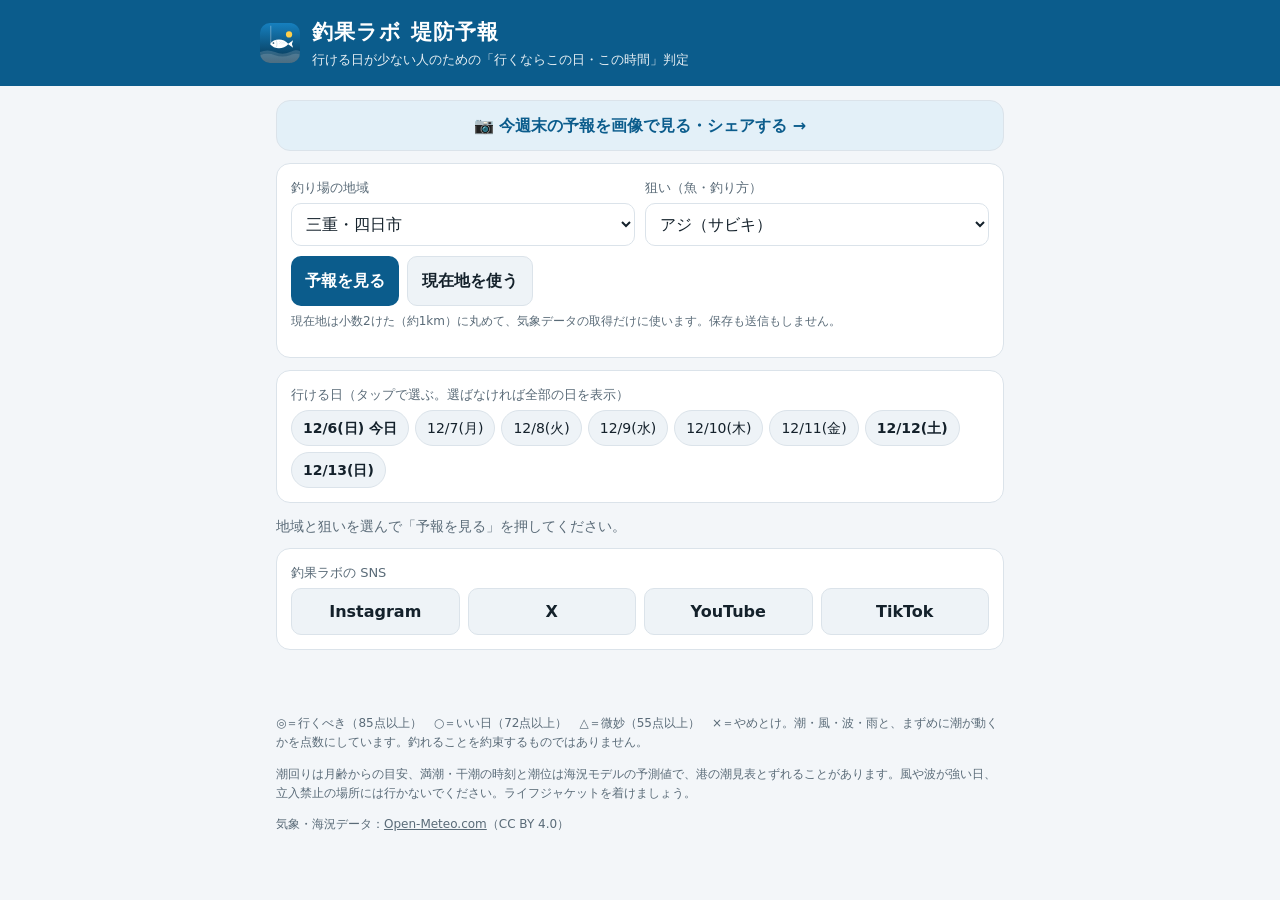
==== commit 21349340: "画像ページの言葉を来た人向けに" ====
--- a/index.html
+++ b/index.html
@@ -18,7 +18,7 @@
   <p>行ける日が少ない人のための「行くならこの日・この時間」判定</p></div></div>
 </header>
 <main>
-  <a class="cta" href="post.html">📣 今週末の投稿画像を作る →</a>
+  <a class="cta" href="post.html">📷 今週末の予報を画像で見る・シェアする →</a>
 
   <section class="card">
     <div class="row">
@@ -51,7 +51,7 @@
   <div id="list"></div>
 
   <section class="card hide" id="sharebox">
-    <label for="share">SNS 用の文（コピーして投稿に使えます）</label>
+    <label for="share">シェア用の文章（コピーして使えます）</label>
     <textarea id="share"></textarea>
     <div class="btns"><button class="btn" id="copy">コピー</button></div>
   </section>
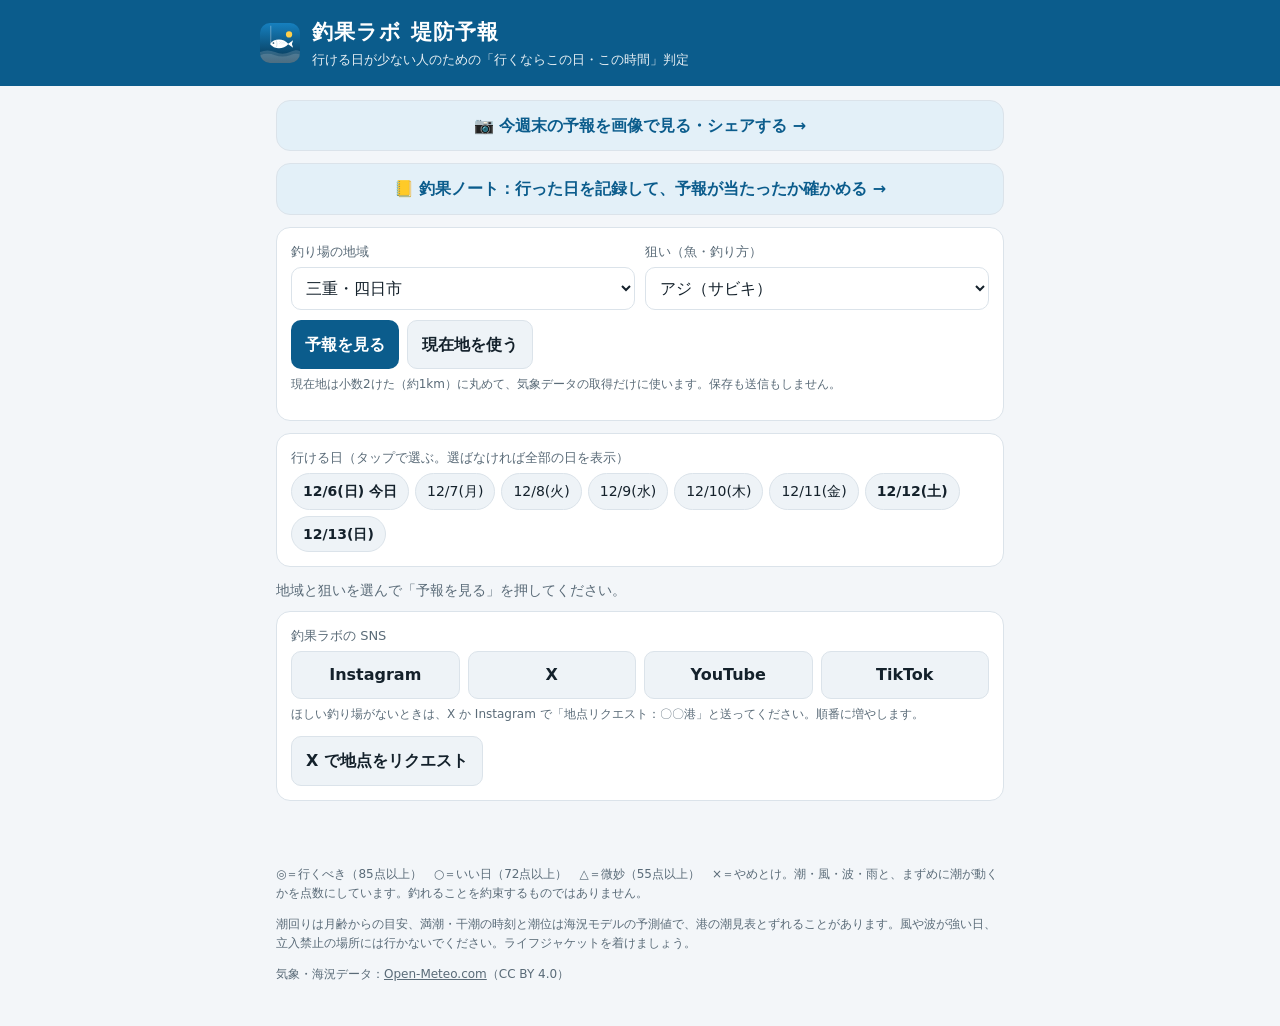
==== commit 33eae3c2: "釣果ノートを追加、釣り場を全国43か所に、地域のハッシュタグと地点リクエスト Co-Authored-By: Claude Opus 5.5 <noreply@anthropic.com>" ====
--- a/index.html
+++ b/index.html
@@ -19,6 +19,7 @@
 </header>
 <main>
   <a class="cta" href="post.html">📷 今週末の予報を画像で見る・シェアする →</a>
+  <a class="cta" href="log.html">📒 釣果ノート：行った日を記録して、予報が当たったか確かめる →</a>
 
   <section class="card">
     <div class="row">
@@ -59,6 +60,8 @@
   <section class="card">
     <label>釣果ラボの SNS</label>
     <div class="sns" id="sns"></div>
+    <p class="hint">ほしい釣り場がないときは、X か Instagram で「地点リクエスト：〇〇港」と送ってください。順番に増やします。</p>
+    <div class="btns"><a class="btn sub" href="https://x.com/intent/post?text=%40choka_lab%20%E5%9C%B0%E7%82%B9%E3%83%AA%E3%82%AF%E3%82%A8%E3%82%B9%E3%83%88%EF%BC%9A" target="_blank" rel="noopener">X で地点をリクエスト</a></div>
   </section>
 </main>
 <footer>
@@ -71,10 +74,10 @@
 <script>
 (function(){
 "use strict";
-const {SPOTS,FISH,GRADE,store,ymd,md,hm,getData,analyze,spotLatLon,SNS} = window.ChokaLab;
+const {fillSpotSelect,prefTag,SPOTS,FISH,GRADE,store,ymd,md,hm,getData,analyze,spotLatLon,SNS} = window.ChokaLab;
 const $ = id => document.getElementById(id);
 
-SPOTS.forEach((s,i)=>{ const o=document.createElement("option"); o.value=i; o.textContent=s[0]; $("spot").appendChild(o); });
+fillSpotSelect($("spot"));
 FISH.forEach((f,i)=>{ const o=document.createElement("option"); o.value=i; o.textContent=f.name; $("fish").appendChild(o); });
 $("spot").value = store.get("spot", 0);
 $("fish").value = store.get("fish", 0);
@@ -157,7 +160,7 @@
   const fish = FISH[+$("fish").value];
   const lines = show.map(d=>{ const {txt}=md(d.date); const g=GRADE[d.grade][0]; const b=d.best;
     return d.allStop ? `${txt} ${g} ${d.tn} やめとけ（${b.stop[0]}）` : `${txt} ${g} ${d.tn} ${hm(b.s)}〜${hm(b.e)} ${b.label}${b.trend?"・"+b.trend:""} 風${b.wind.toFixed(0)}m`; });
-  $("share").value = `【釣果ラボ 堤防予報】\n${spot}／${fish.name}\n\n${lines.join("\n")}\n\n◎行くべき ○いい日 △微妙 ×やめとけ\n※予報です。現地の状況と安全を優先してください\n予報ツール→ choka-lab.github.io\n#釣果ラボ #堤防釣り ${fish.tags}`;
+  $("share").value = `【釣果ラボ 堤防予報】\n${spot}／${fish.name}\n\n${lines.join("\n")}\n\n◎行くべき ○いい日 △微妙 ×やめとけ\n※予報です。現地の状況と安全を優先してください\n予報ツール→ choka-lab.github.io\n#釣果ラボ #堤防釣り ${hereLoc?"":prefTag(+$("spot").value)} ${fish.tags}`.replace(/  +/g," ");
   $("sharebox").classList.remove("hide");
 }
 
